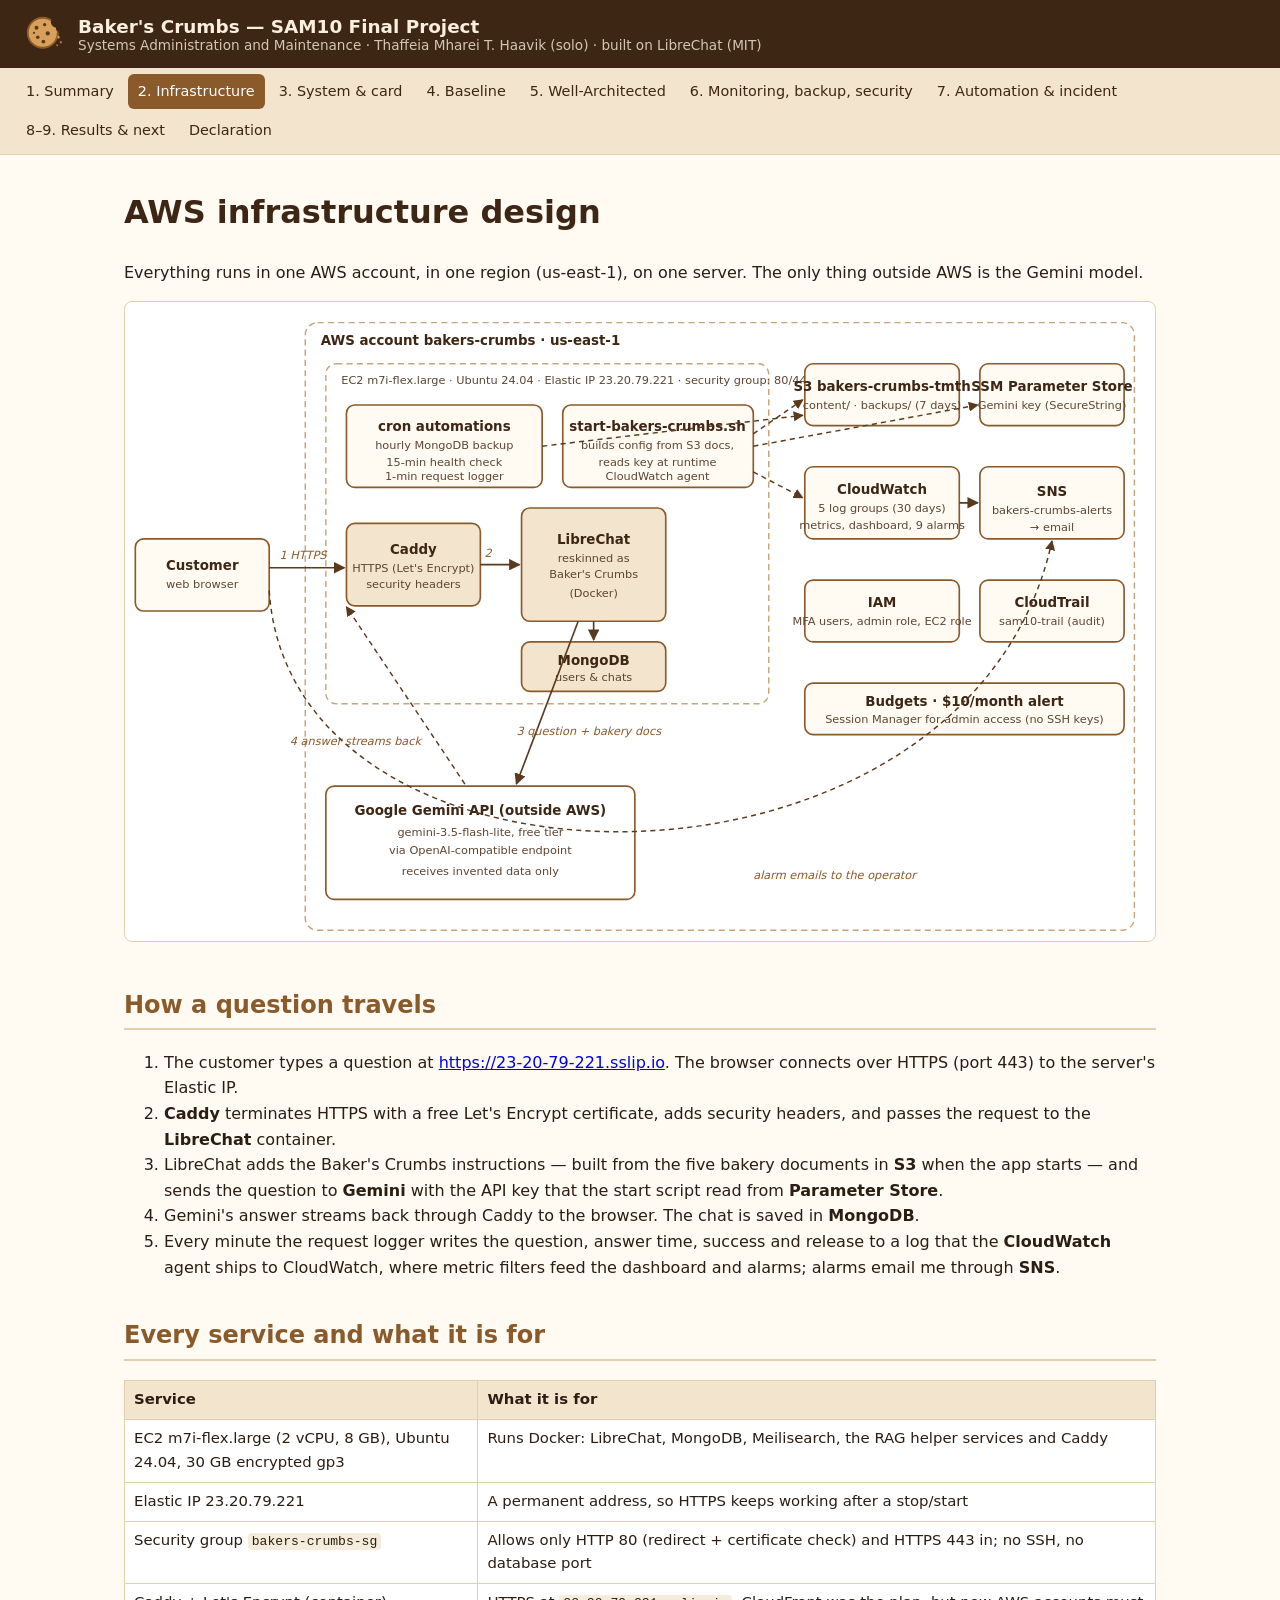
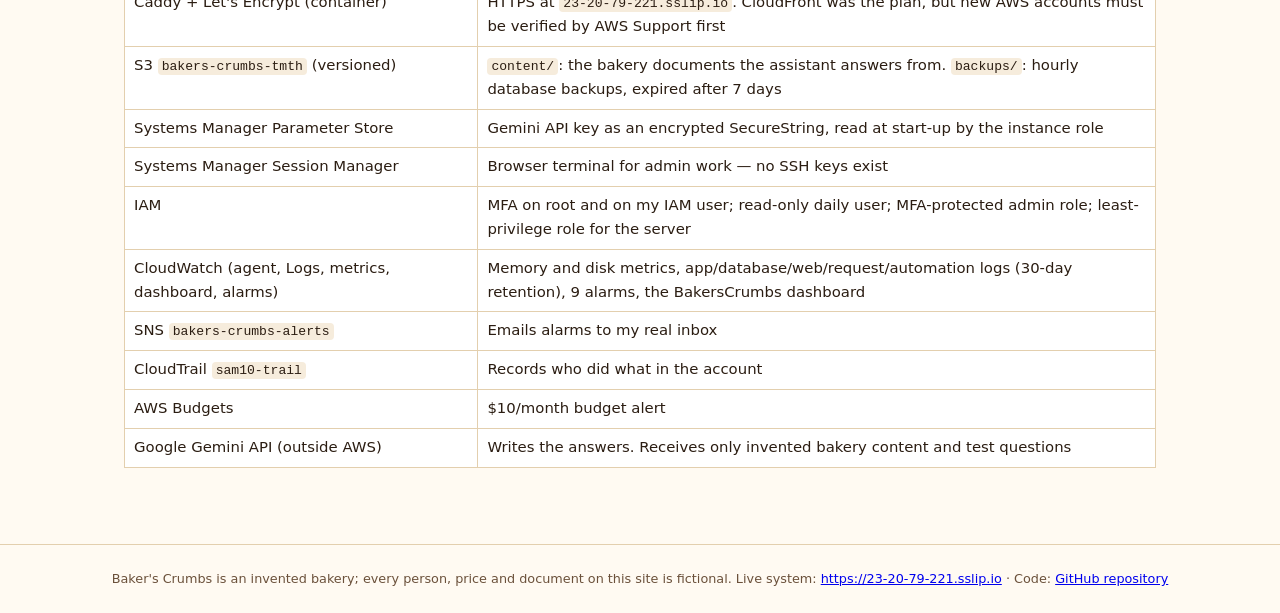
==== docs/architecture.html @ ab8a8edb "project website" ====
<!DOCTYPE html>
<html lang="en"><head><meta charset="utf-8"><meta name="viewport" content="width=device-width,initial-scale=1">
<title>AWS infrastructure design - Baker's Crumbs (SAM10)</title><link rel="icon" href="img/logo.svg"><link rel="stylesheet" href="style.css"></head>
<body><header><img src="img/logo.svg" alt="Baker's Crumbs logo"><div><div class="t">Baker's Crumbs &mdash; SAM10 Final Project</div>
<div class="s">Systems Administration and Maintenance &middot; Thaffeia Mharei T. Haavik (solo) &middot; built on LibreChat (MIT)</div></div></header>
<nav><a href="index.html">1. Summary</a><a href="architecture.html" class=on>2. Infrastructure</a><a href="system.html">3. System &amp; card</a><a href="baseline.html">4. Baseline</a><a href="well-architected.html">5. Well-Architected</a><a href="operations.html">6. Monitoring, backup, security</a><a href="automation-incident.html">7. Automation &amp; incident</a><a href="results.html">8&ndash;9. Results &amp; next</a><a href="declaration.html">Declaration</a></nav><main>

<h1>AWS infrastructure design</h1>
<p>Everything runs in one AWS account, in one region (us-east-1), on one server. The only thing outside AWS is the Gemini model.</p>

<svg viewBox="0 0 1000 620" xmlns="http://www.w3.org/2000/svg" role="img" aria-label="AWS infrastructure diagram for Baker's Crumbs" style="width:100%;height:auto;background:#fff;border:1px solid #E3CFAE;border-radius:8px">
<defs><marker id="a" viewBox="0 0 10 10" refX="9" refY="5" markerWidth="7" markerHeight="7" orient="auto-start-reverse"><path d="M0,0L10,5L0,10z" fill="#5A3A1E"/></marker></defs>
<style>.b{fill:#FFFAF2;stroke:#8B5A2B;stroke-width:1.6;rx:8}.c{fill:#F3E4CD;stroke:#8B5A2B;stroke-width:1.6}.t{font:600 13px system-ui,sans-serif;fill:#3D2614}.s{font:11px system-ui,sans-serif;fill:#5c4532}.l{stroke:#5A3A1E;stroke-width:1.6;fill:none;marker-end:url(#a)}.d{stroke:#5A3A1E;stroke-width:1.4;fill:none;stroke-dasharray:5 4;marker-end:url(#a)}.n{font:italic 11px system-ui,sans-serif;fill:#8B5A2B}.g{fill:none;stroke:#C9A47A;stroke-width:1.4;stroke-dasharray:6 4}</style>
<rect x="10" y="230" width="130" height="70" class="b"/><text x="75" y="260" text-anchor="middle" class="t">Customer</text><text x="75" y="278" text-anchor="middle" class="s">web browser</text>
<rect x="175" y="20" width="805" height="590" class="g" rx="12"/><text x="190" y="42" class="t">AWS account bakers-crumbs &middot; us-east-1</text>
<rect x="195" y="60" width="430" height="330" class="g" rx="10"/><text x="210" y="80" class="s">EC2 m7i-flex.large &middot; Ubuntu 24.04 &middot; Elastic IP 23.20.79.221 &middot; security group: 80/443 only, no SSH</text>
<rect x="215" y="215" width="130" height="80" class="c" rx="8"/><text x="280" y="245" text-anchor="middle" class="t">Caddy</text><text x="280" y="262" text-anchor="middle" class="s">HTTPS (Let's Encrypt)</text><text x="280" y="278" text-anchor="middle" class="s">security headers</text>
<rect x="385" y="200" width="140" height="110" class="c" rx="8"/><text x="455" y="235" text-anchor="middle" class="t">LibreChat</text><text x="455" y="252" text-anchor="middle" class="s">reskinned as</text><text x="455" y="268" text-anchor="middle" class="s">Baker's Crumbs</text><text x="455" y="286" text-anchor="middle" class="s">(Docker)</text>
<rect x="385" y="330" width="140" height="48" class="c" rx="8"/><text x="455" y="352" text-anchor="middle" class="t">MongoDB</text><text x="455" y="368" text-anchor="middle" class="s">users &amp; chats</text>
<rect x="215" y="100" width="190" height="80" class="b"/><text x="310" y="125" text-anchor="middle" class="t">cron automations</text><text x="310" y="143" text-anchor="middle" class="s">hourly MongoDB backup</text><text x="310" y="159" text-anchor="middle" class="s">15-min health check</text><text x="310" y="173" text-anchor="middle" class="s">1-min request logger</text>
<rect x="425" y="100" width="185" height="80" class="b"/><text x="517" y="125" text-anchor="middle" class="t">start-bakers-crumbs.sh</text><text x="517" y="143" text-anchor="middle" class="s">builds config from S3 docs,</text><text x="517" y="159" text-anchor="middle" class="s">reads key at runtime</text><text x="517" y="173" text-anchor="middle" class="s">CloudWatch agent</text>
<rect x="660" y="60" width="150" height="60" class="b"/><text x="735" y="86" text-anchor="middle" class="t">S3 bakers-crumbs-tmth</text><text x="735" y="104" text-anchor="middle" class="s">content/ &middot; backups/ (7 days)</text>
<rect x="830" y="60" width="140" height="60" class="b"/><text x="900" y="86" text-anchor="middle" class="t">SSM Parameter Store</text><text x="900" y="104" text-anchor="middle" class="s">Gemini key (SecureString)</text>
<rect x="660" y="160" width="150" height="70" class="b"/><text x="735" y="186" text-anchor="middle" class="t">CloudWatch</text><text x="735" y="204" text-anchor="middle" class="s">5 log groups (30 days)</text><text x="735" y="220" text-anchor="middle" class="s">metrics, dashboard, 9 alarms</text>
<rect x="830" y="160" width="140" height="70" class="b"/><text x="900" y="188" text-anchor="middle" class="t">SNS</text><text x="900" y="206" text-anchor="middle" class="s">bakers-crumbs-alerts</text><text x="900" y="222" text-anchor="middle" class="s">&rarr; email</text>
<rect x="660" y="270" width="150" height="60" class="b"/><text x="735" y="296" text-anchor="middle" class="t">IAM</text><text x="735" y="314" text-anchor="middle" class="s">MFA users, admin role, EC2 role</text>
<rect x="830" y="270" width="140" height="60" class="b"/><text x="900" y="296" text-anchor="middle" class="t">CloudTrail</text><text x="900" y="314" text-anchor="middle" class="s">sam10-trail (audit)</text>
<rect x="660" y="370" width="310" height="50" class="b"/><text x="815" y="392" text-anchor="middle" class="t">Budgets &middot; $10/month alert</text><text x="815" y="409" text-anchor="middle" class="s">Session Manager for admin access (no SSH keys)</text>
<rect x="195" y="470" width="300" height="110" class="b" style="fill:#fff"/><text x="345" y="498" text-anchor="middle" class="t">Google Gemini API (outside AWS)</text><text x="345" y="518" text-anchor="middle" class="s">gemini-3.5-flash-lite, free tier</text><text x="345" y="536" text-anchor="middle" class="s">via OpenAI-compatible endpoint</text><text x="345" y="556" text-anchor="middle" class="s">receives invented data only</text>
<path d="M140,258 L213,258" class="l"/><text x="150" y="250" class="n">1 HTTPS</text>
<path d="M345,255 L383,255" class="l"/><text x="349" y="248" class="n">2</text>
<path d="M440,310 L380,468" class="l"/><text x="380" y="420" class="n">3 question + bakery docs</text>
<path d="M330,468 L215,296" class="d"/><text x="160" y="430" class="n">4 answer streams back</text>
<path d="M455,310 L455,328" class="l"/>
<path d="M610,128 L658,95" class="d"/><path d="M610,140 L828,100" class="d"/>
<path d="M610,165 L658,190" class="d"/><path d="M405,140 L658,110" class="d"/><path d="M810,195 L828,195" class="l"/>
<path d="M140,280 C160,600 820,600 900,232" class="d"/><text x="610" y="560" class="n">alarm emails to the operator</text>
</svg>
<h2>How a question travels</h2>
<ol>
<li>The customer types a question at <a href="https://23-20-79-221.sslip.io">https://23-20-79-221.sslip.io</a>. The browser connects over HTTPS (port 443) to the server's Elastic IP.</li>
<li><b>Caddy</b> terminates HTTPS with a free Let's Encrypt certificate, adds security headers, and passes the request to the <b>LibreChat</b> container.</li>
<li>LibreChat adds the Baker's Crumbs instructions &mdash; built from the five bakery documents in <b>S3</b> when the app starts &mdash; and sends the question to <b>Gemini</b> with the API key that the start script read from <b>Parameter Store</b>.</li>
<li>Gemini's answer streams back through Caddy to the browser. The chat is saved in <b>MongoDB</b>.</li>
<li>Every minute the request logger writes the question, answer time, success and release to a log that the <b>CloudWatch</b> agent ships to CloudWatch, where metric filters feed the dashboard and alarms; alarms email me through <b>SNS</b>.</li>
</ol>
<h2>Every service and what it is for</h2>
<table><tr><th>Service</th><th>What it is for</th></tr>
<tr><td>EC2 m7i-flex.large (2 vCPU, 8 GB), Ubuntu 24.04, 30 GB encrypted gp3</td><td>Runs Docker: LibreChat, MongoDB, Meilisearch, the RAG helper services and Caddy</td></tr>
<tr><td>Elastic IP 23.20.79.221</td><td>A permanent address, so HTTPS keeps working after a stop/start</td></tr>
<tr><td>Security group <code>bakers-crumbs-sg</code></td><td>Allows only HTTP 80 (redirect + certificate check) and HTTPS 443 in; no SSH, no database port</td></tr>
<tr><td>Caddy + Let's Encrypt (container)</td><td>HTTPS at <code>23-20-79-221.sslip.io</code>. CloudFront was the plan, but new AWS accounts must be verified by AWS Support first</td></tr>
<tr><td>S3 <code>bakers-crumbs-tmth</code> (versioned)</td><td><code>content/</code>: the bakery documents the assistant answers from. <code>backups/</code>: hourly database backups, expired after 7 days</td></tr>
<tr><td>Systems Manager Parameter Store</td><td>Gemini API key as an encrypted SecureString, read at start-up by the instance role</td></tr>
<tr><td>Systems Manager Session Manager</td><td>Browser terminal for admin work &mdash; no SSH keys exist</td></tr>
<tr><td>IAM</td><td>MFA on root and on my IAM user; read-only daily user; MFA-protected admin role; least-privilege role for the server</td></tr>
<tr><td>CloudWatch (agent, Logs, metrics, dashboard, alarms)</td><td>Memory and disk metrics, app/database/web/request/automation logs (30-day retention), 9 alarms, the BakersCrumbs dashboard</td></tr>
<tr><td>SNS <code>bakers-crumbs-alerts</code></td><td>Emails alarms to my real inbox</td></tr>
<tr><td>CloudTrail <code>sam10-trail</code></td><td>Records who did what in the account</td></tr>
<tr><td>AWS Budgets</td><td>$10/month budget alert</td></tr>
<tr><td>Google Gemini API (outside AWS)</td><td>Writes the answers. Receives only invented bakery content and test questions</td></tr></table>

</main><footer>Baker's Crumbs is an invented bakery; every person, price and document on this site is fictional. Live system: <a href="https://23-20-79-221.sslip.io">https://23-20-79-221.sslip.io</a> &middot; Code: <a href="https://github.com/haavikthaffeiamharei-hue/bakers-crumbs-ops">GitHub repository</a></footer></body></html>
---- docs/style.css ----
:root{--brown:#8B5A2B;--dark:#3D2614;--cream:#FFFAF2;--sand:#F3E4CD;--line:#E3CFAE;--ink:#2B1D12;--todo:#fff3c4}
*{box-sizing:border-box}body{margin:0;font-family:system-ui,-apple-system,"Segoe UI",Roboto,sans-serif;color:var(--ink);background:var(--cream);line-height:1.6}
header{background:var(--dark);color:#FAEEDC;padding:14px 24px;display:flex;align-items:center;gap:14px;flex-wrap:wrap}
header img{width:40px;height:40px}header .t{font-weight:700;font-size:1.15rem}header .s{opacity:.8;font-size:.85rem}
nav{background:var(--sand);border-bottom:1px solid var(--line);padding:6px 16px;display:flex;flex-wrap:wrap;gap:4px}
nav a{color:var(--dark);text-decoration:none;padding:6px 10px;border-radius:6px;font-size:.9rem}nav a:hover{background:#ead4b2}nav a.on{background:var(--brown);color:#fff}
main{max-width:1080px;margin:0 auto;padding:24px}
h1{color:var(--dark);margin-top:8px}h2{color:var(--brown);border-bottom:2px solid var(--line);padding-bottom:4px;margin-top:36px}h3{color:var(--dark)}
table{border-collapse:collapse;width:100%;margin:12px 0;background:#fff;font-size:.93rem}th,td{border:1px solid var(--line);padding:7px 9px;text-align:left;vertical-align:top}th{background:var(--sand)}
figure{margin:18px 0;background:#fff;border:1px solid var(--line);border-radius:8px;padding:10px}figure img{width:100%;height:auto;border-radius:4px;display:block}
figcaption{font-size:.88rem;color:#5c4532;margin-top:6px}figcaption b{color:var(--dark)}
.grid2{display:grid;grid-template-columns:1fr 1fr;gap:14px}@media(max-width:760px){.grid2{grid-template-columns:1fr}}
.kpis{display:grid;grid-template-columns:repeat(auto-fit,minmax(170px,1fr));gap:12px;margin:16px 0}
.kpi{background:#fff;border:1px solid var(--line);border-left:5px solid var(--brown);border-radius:8px;padding:10px 12px}.kpi .n{font-size:1.5rem;font-weight:700;color:var(--dark)}.kpi .l{font-size:.85rem;color:#6b513b}
code,pre{background:#f6ecdc;border-radius:4px;font-size:.88em}code{padding:1px 4px}pre{padding:10px;overflow:auto}
.note{background:#fff;border-left:5px solid var(--brown);padding:10px 14px;margin:14px 0}
.todo{background:var(--todo);border:1px dashed #c9a400;padding:2px 6px;border-radius:4px}
.ok{color:#1d7a3a;font-weight:600}.gap{color:#b3261e;font-weight:600}.adq{color:#a0650a;font-weight:600}
.video{position:relative;padding-top:56.25%;background:#1d140d;border-radius:8px;overflow:hidden}.video iframe{position:absolute;inset:0;width:100%;height:100%;border:0}
footer{text-align:center;font-size:.8rem;color:#6b513b;padding:24px;border-top:1px solid var(--line);margin-top:40px}
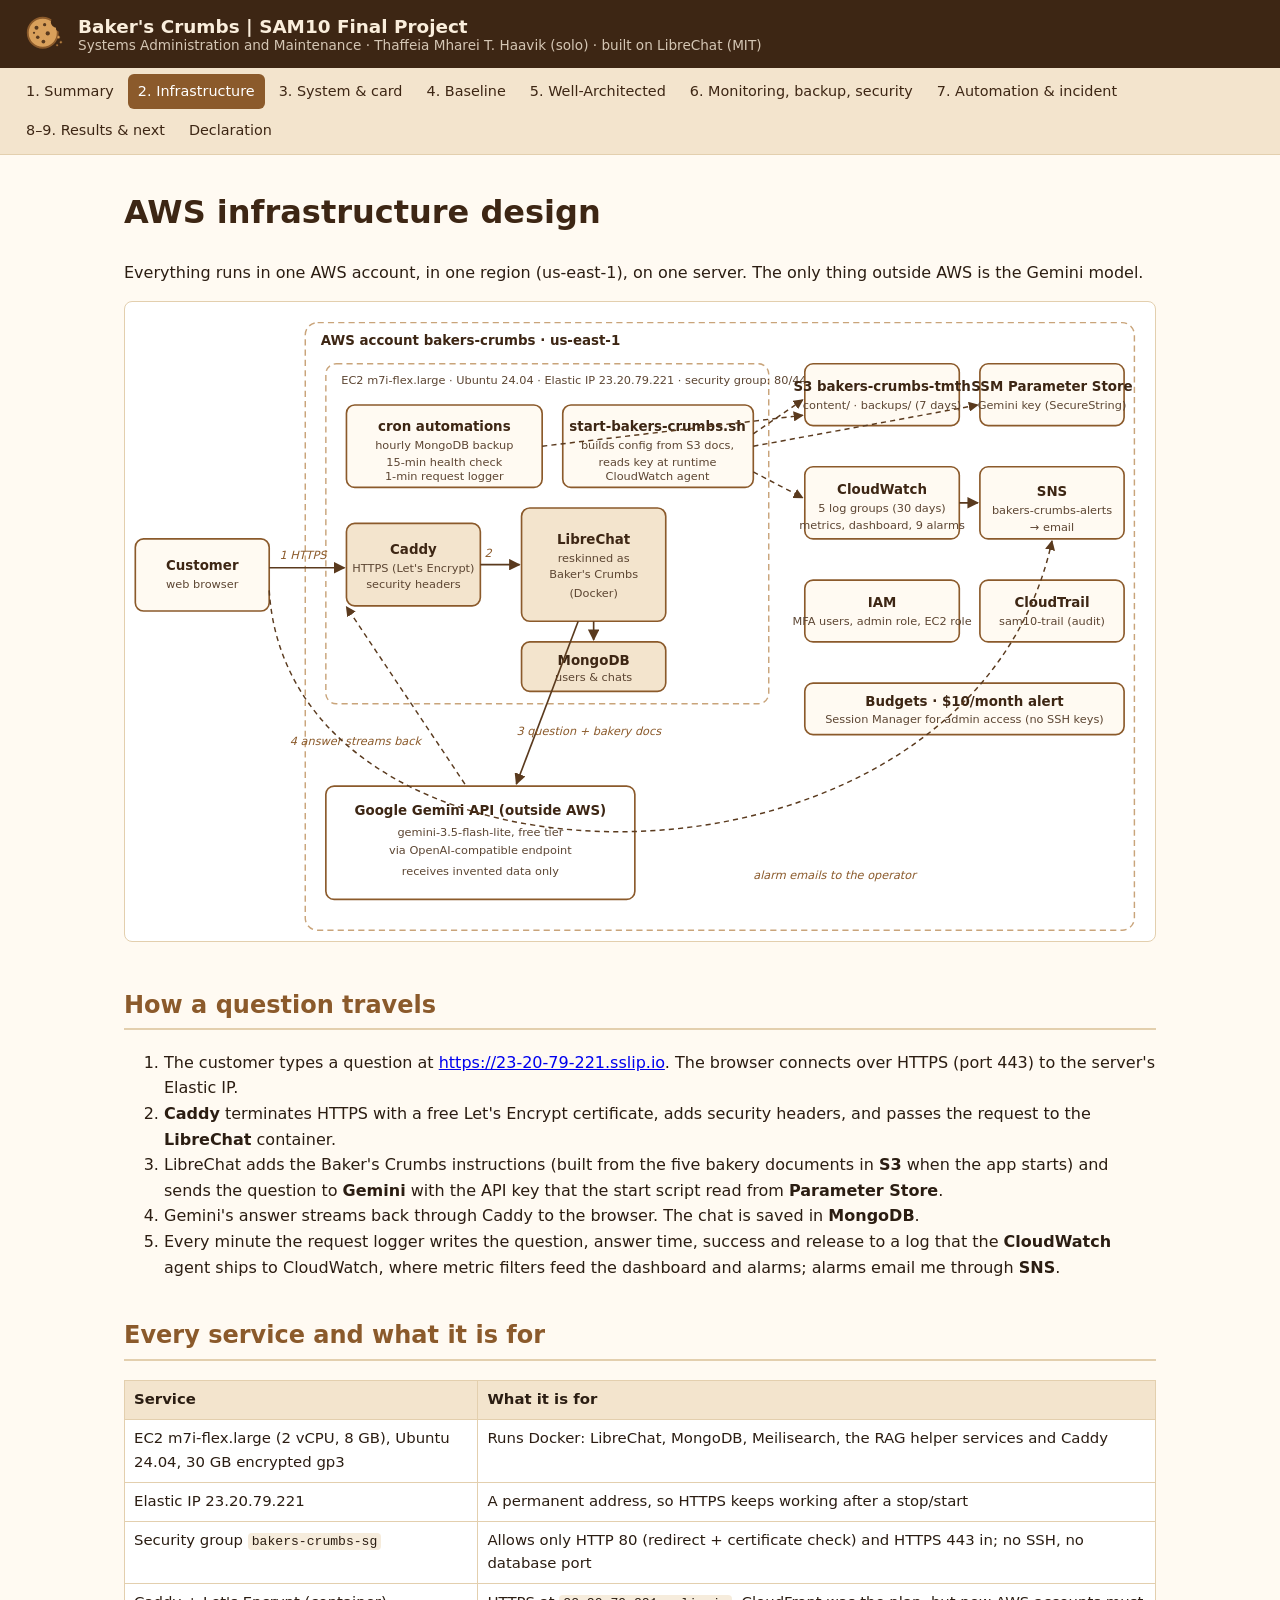
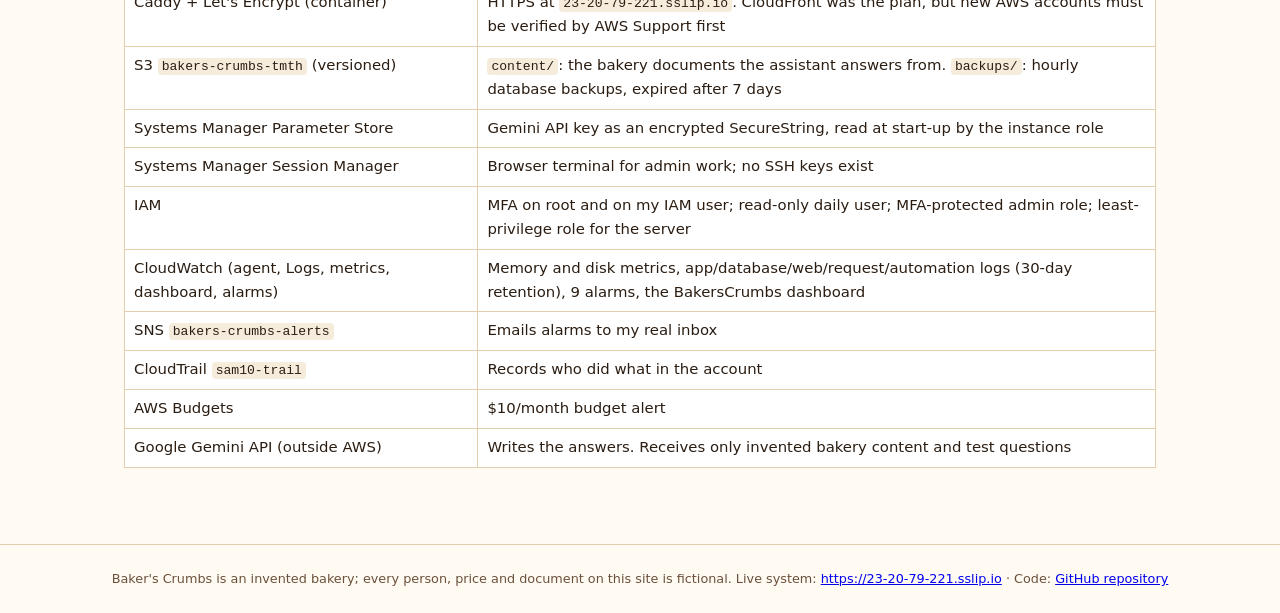
==== commit 798d91f8: "Add files via upload" ====
--- a/docs/architecture.html
+++ b/docs/architecture.html
@@ -1,7 +1,7 @@
 <!DOCTYPE html>
 <html lang="en"><head><meta charset="utf-8"><meta name="viewport" content="width=device-width,initial-scale=1">
 <title>AWS infrastructure design - Baker's Crumbs (SAM10)</title><link rel="icon" href="img/logo.svg"><link rel="stylesheet" href="style.css"></head>
-<body><header><img src="img/logo.svg" alt="Baker's Crumbs logo"><div><div class="t">Baker's Crumbs &mdash; SAM10 Final Project</div>
+<body><header><img src="img/logo.svg" alt="Baker's Crumbs logo"><div><div class="t">Baker's Crumbs | SAM10 Final Project</div>
 <div class="s">Systems Administration and Maintenance &middot; Thaffeia Mharei T. Haavik (solo) &middot; built on LibreChat (MIT)</div></div></header>
 <nav><a href="index.html">1. Summary</a><a href="architecture.html" class=on>2. Infrastructure</a><a href="system.html">3. System &amp; card</a><a href="baseline.html">4. Baseline</a><a href="well-architected.html">5. Well-Architected</a><a href="operations.html">6. Monitoring, backup, security</a><a href="automation-incident.html">7. Automation &amp; incident</a><a href="results.html">8&ndash;9. Results &amp; next</a><a href="declaration.html">Declaration</a></nav><main>
 
@@ -40,7 +40,7 @@
 <ol>
 <li>The customer types a question at <a href="https://23-20-79-221.sslip.io">https://23-20-79-221.sslip.io</a>. The browser connects over HTTPS (port 443) to the server's Elastic IP.</li>
 <li><b>Caddy</b> terminates HTTPS with a free Let's Encrypt certificate, adds security headers, and passes the request to the <b>LibreChat</b> container.</li>
-<li>LibreChat adds the Baker's Crumbs instructions &mdash; built from the five bakery documents in <b>S3</b> when the app starts &mdash; and sends the question to <b>Gemini</b> with the API key that the start script read from <b>Parameter Store</b>.</li>
+<li>LibreChat adds the Baker's Crumbs instructions (built from the five bakery documents in <b>S3</b> when the app starts) and sends the question to <b>Gemini</b> with the API key that the start script read from <b>Parameter Store</b>.</li>
 <li>Gemini's answer streams back through Caddy to the browser. The chat is saved in <b>MongoDB</b>.</li>
 <li>Every minute the request logger writes the question, answer time, success and release to a log that the <b>CloudWatch</b> agent ships to CloudWatch, where metric filters feed the dashboard and alarms; alarms email me through <b>SNS</b>.</li>
 </ol>
@@ -52,7 +52,7 @@
 <tr><td>Caddy + Let's Encrypt (container)</td><td>HTTPS at <code>23-20-79-221.sslip.io</code>. CloudFront was the plan, but new AWS accounts must be verified by AWS Support first</td></tr>
 <tr><td>S3 <code>bakers-crumbs-tmth</code> (versioned)</td><td><code>content/</code>: the bakery documents the assistant answers from. <code>backups/</code>: hourly database backups, expired after 7 days</td></tr>
 <tr><td>Systems Manager Parameter Store</td><td>Gemini API key as an encrypted SecureString, read at start-up by the instance role</td></tr>
-<tr><td>Systems Manager Session Manager</td><td>Browser terminal for admin work &mdash; no SSH keys exist</td></tr>
+<tr><td>Systems Manager Session Manager</td><td>Browser terminal for admin work; no SSH keys exist</td></tr>
 <tr><td>IAM</td><td>MFA on root and on my IAM user; read-only daily user; MFA-protected admin role; least-privilege role for the server</td></tr>
 <tr><td>CloudWatch (agent, Logs, metrics, dashboard, alarms)</td><td>Memory and disk metrics, app/database/web/request/automation logs (30-day retention), 9 alarms, the BakersCrumbs dashboard</td></tr>
 <tr><td>SNS <code>bakers-crumbs-alerts</code></td><td>Emails alarms to my real inbox</td></tr>
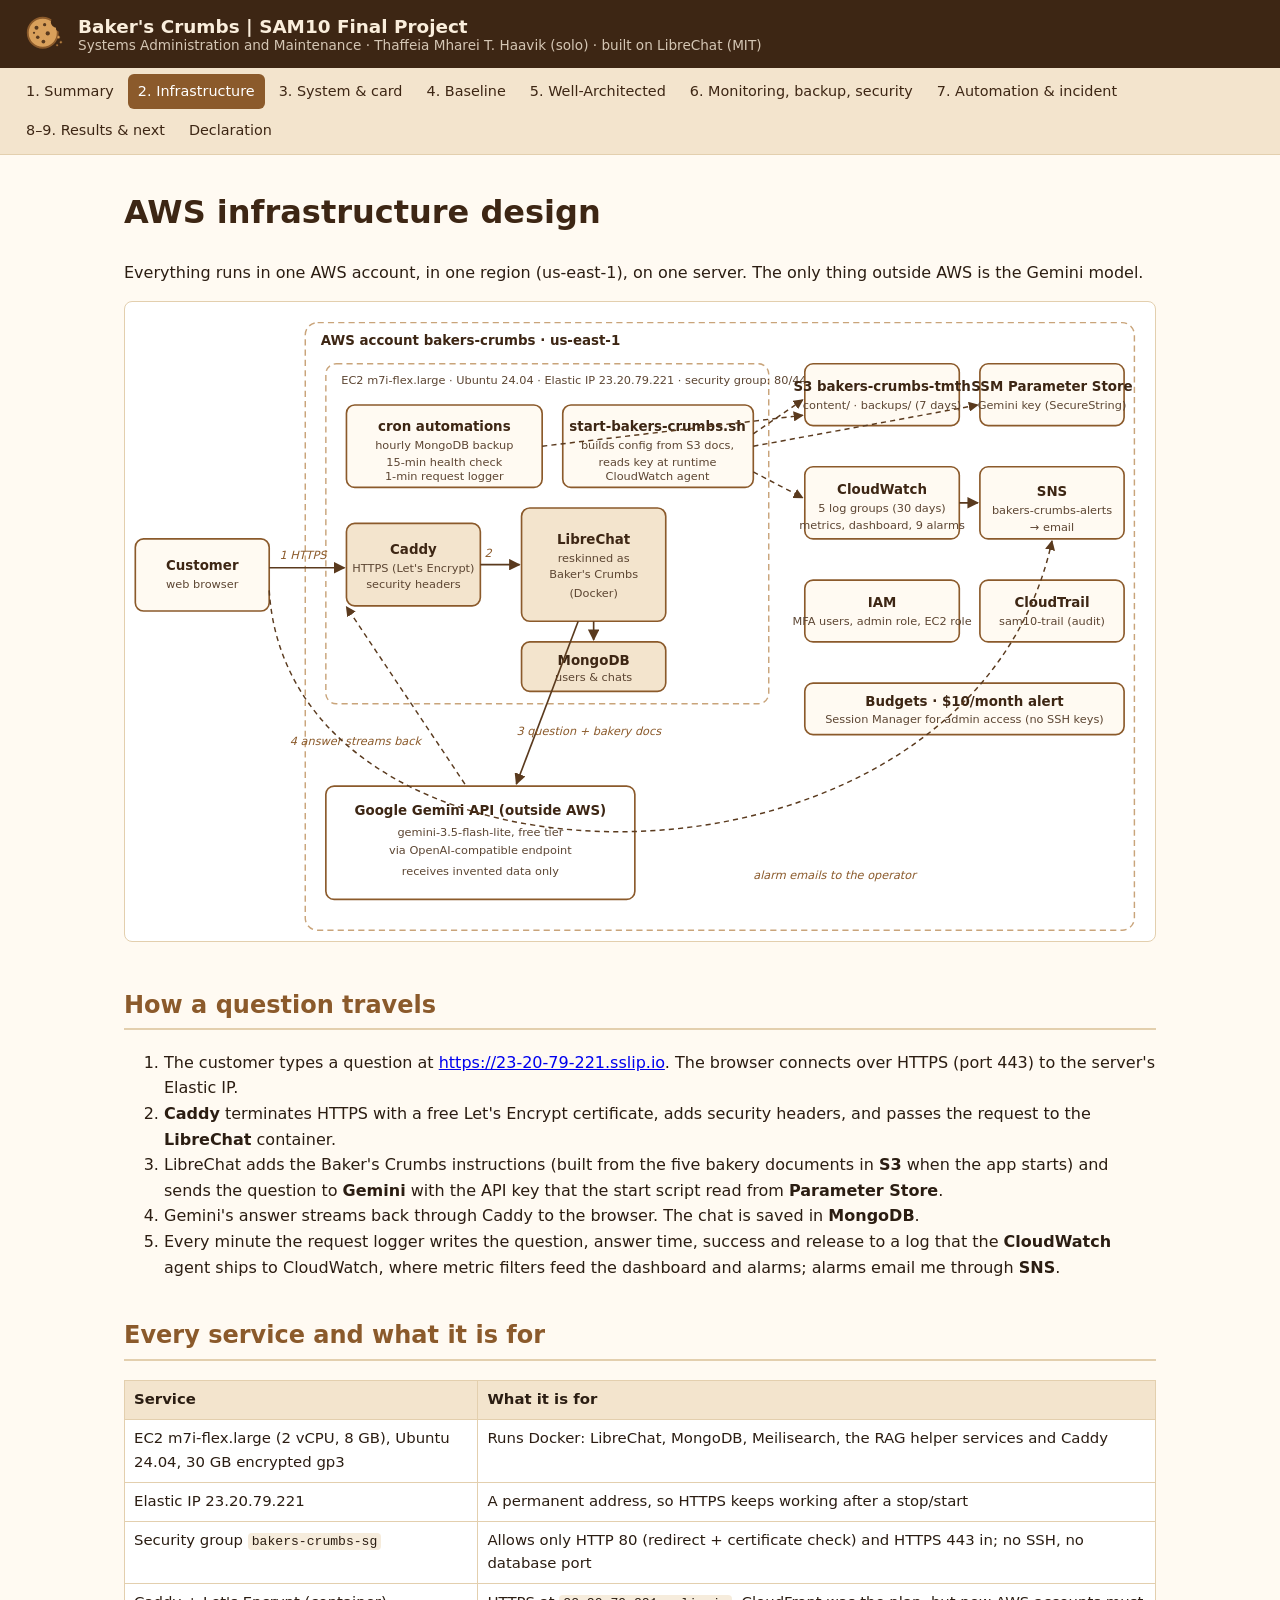
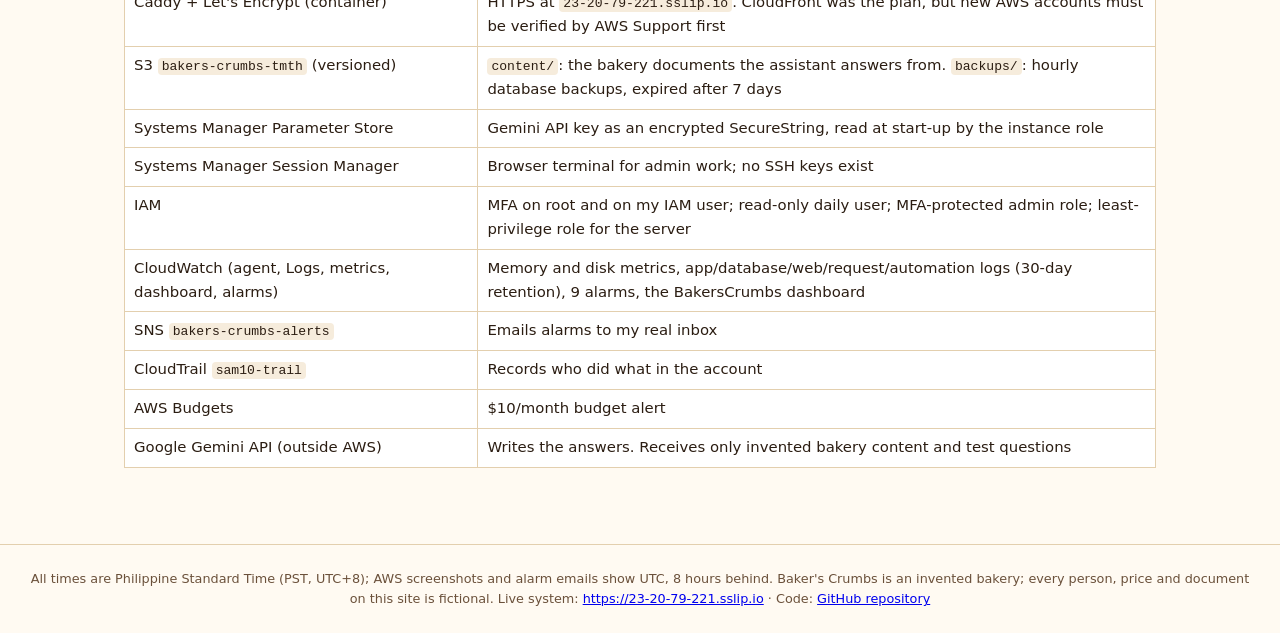
==== commit 8cc63426: "Add files via upload" ====
--- a/docs/architecture.html
+++ b/docs/architecture.html
@@ -60,4 +60,4 @@
 <tr><td>AWS Budgets</td><td>$10/month budget alert</td></tr>
 <tr><td>Google Gemini API (outside AWS)</td><td>Writes the answers. Receives only invented bakery content and test questions</td></tr></table>
 
-</main><footer>Baker's Crumbs is an invented bakery; every person, price and document on this site is fictional. Live system: <a href="https://23-20-79-221.sslip.io">https://23-20-79-221.sslip.io</a> &middot; Code: <a href="https://github.com/haavikthaffeiamharei-hue/bakers-crumbs-ops">GitHub repository</a></footer></body></html>+</main><footer>All times are Philippine Standard Time (PST, UTC+8); AWS screenshots and alarm emails show UTC, 8 hours behind. Baker's Crumbs is an invented bakery; every person, price and document on this site is fictional. Live system: <a href="https://23-20-79-221.sslip.io">https://23-20-79-221.sslip.io</a> &middot; Code: <a href="https://github.com/haavikthaffeiamharei-hue/bakers-crumbs-ops">GitHub repository</a></footer></body></html>
